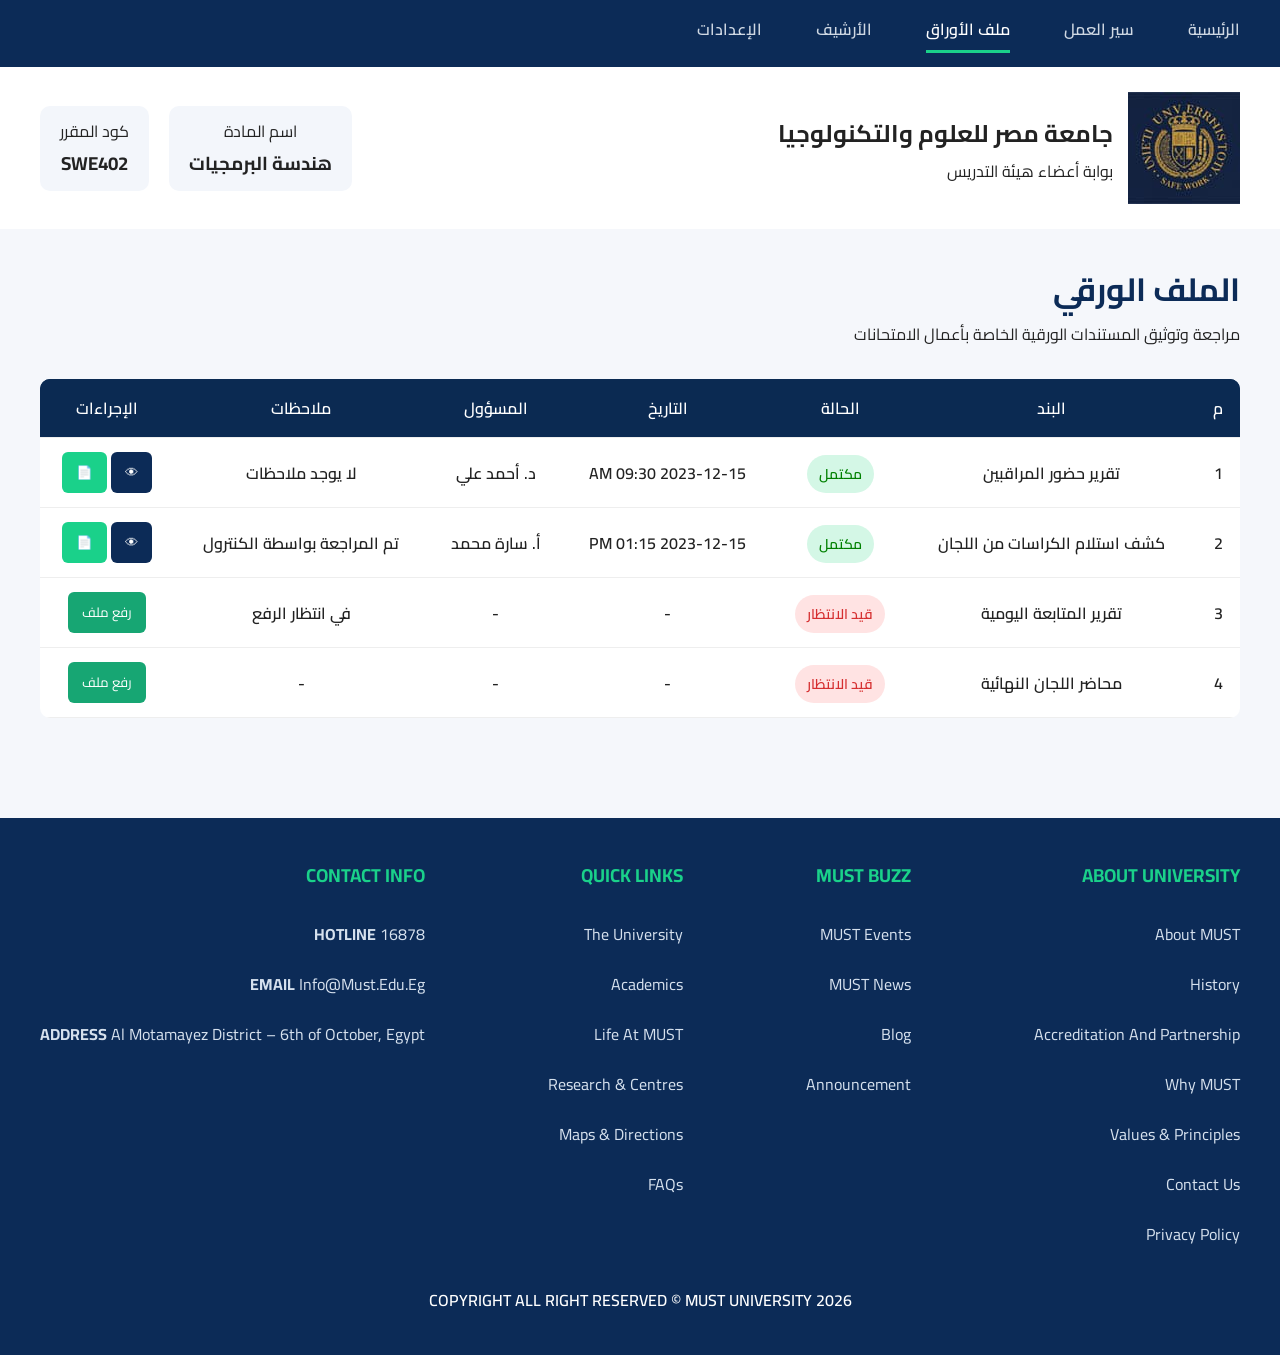
==== index.html @ 2efad7d1 "first commit" ====
<!DOCTYPE html>
<html lang="ar" dir="rtl">
<head>
    <meta charset="UTF-8" />
    <meta name="viewport" content="width=device-width, initial-scale=1.0"/>
    <title>الملف الورقي</title>
    <link rel="stylesheet" href="style.css"/>
    <link href="https://fonts.googleapis.com/css2?family=Cairo:wght@400;600;700&display=swap" rel="stylesheet">
</head>
<body>

<!-- Top Navbar -->
<div class="navbar">
    <div class="nav-links">
        <a href="main.html">الرئيسية</a>
        <a href="workflow.html">سير العمل</a>
        <a class="active" href="#">ملف الأوراق</a>
        <a href="#">الأرشيف</a>
        <a href="profile.html">الإعدادات</a>
    </div>
</div>

<!-- Header -->
<div class="header">
    <div class="logo-area">
        <img src="images/logo.jpg" alt="logo">
        <div>
            <h2>جامعة مصر للعلوم والتكنولوجيا</h2>
            <p>بوابة أعضاء هيئة التدريس</p>
        </div>
    </div>

    <div class="subject-info">
        <div class="card">
            <span>اسم المادة</span>
            <h3>هندسة البرمجيات</h3>
        </div>
        <div class="card">
            <span>كود المقرر</span>
            <h3>SWE402</h3>
        </div>
    </div>
</div>

<!-- Page Title -->
<div class="page-title">
    <h1>الملف الورقي</h1>
    <p>مراجعة وتوثيق المستندات الورقية الخاصة بأعمال الامتحانات</p>
</div>

<!-- Table -->
<div class="table-container">
<table>
    <thead class="file-bar">
        <tr>
            <th>م</th>
            <th>البند</th>
            <th>الحالة</th>
            <th>التاريخ</th>
            <th>المسؤول</th>
            <th>ملاحظات</th>
            <th>الإجراءات</th>
        </tr>
    </thead>
    <tbody>
        <tr>
            <td>1</td>
            <td>تقرير حضور المراقبين</td>
            <td><span class="status done">مكتمل</span></td>
            <td>2023-12-15 09:30 AM</td>
            <td>د. أحمد علي</td>
            <td>لا يوجد ملاحظات</td>
            <td class="actions">
                <button class="view">👁</button>
                <button class="file">📄</button>
            </td>
        </tr>

        <tr>
            <td>2</td>
            <td>كشف استلام الكراسات من اللجان</td>
            <td><span class="status done">مكتمل</span></td>
            <td>2023-12-15 01:15 PM</td>
            <td>أ. سارة محمد</td>
            <td>تم المراجعة بواسطة الكنترول</td>
            <td class="actions">
                <button class="view">👁</button>
                <button class="file">📄</button>
            </td>
        </tr>

        <tr>
            <td>3</td>
            <td>تقرير المتابعة اليومية</td>
            <td><span class="status wait">قيد الانتظار</span></td>
            <td>-</td>
            <td>-</td>
            <td>في انتظار الرفع</td>
            <td class="actions">
                <button class="upload">رفع ملف</button>
            </td>
        </tr>

        <tr>
            <td>4</td>
            <td>محاضر اللجان النهائية</td>
            <td><span class="status wait">قيد الانتظار</span></td>
            <td>-</td>
            <td>-</td>
            <td>-</td>
            <td class="actions">
                <button class="upload">رفع ملف</button>
            </td>
        </tr>
    </tbody>
</table>
</div>

<!-- Footer مطابق للصورة -->
<footer>
    <div class="footer-cols">
        <div>
            <h3>ABOUT UNIVERSITY</h3>
            <p>About MUST</p>
            <p>History</p>
            <p>Accreditation And Partnership</p>
            <p>Why MUST</p>
            <p>Values & Principles</p>
            <p>Contact Us</p>
            <p>Privacy Policy</p>
        </div>

        <div>
            <h3>MUST BUZZ</h3>
            <p>MUST Events</p>
            <p>MUST News</p>
            <p>Blog</p>
            <p>Announcement</p>
        </div>

        <div>
            <h3>QUICK LINKS</h3>
            <p>The University</p>
            <p>Academics</p>
            <p>Life At MUST</p>
            <p>Research & Centres</p>
            <p>Maps & Directions</p>
            <p>FAQs</p>
        </div>

        <div>
            <h3>CONTACT INFO</h3>
            <p><strong>HOTLINE</strong> 16878</p>
            <p><strong>EMAIL</strong> Info@Must.Edu.Eg</p>
            <p><strong>ADDRESS</strong> Al Motamayez District – 6th of October, Egypt</p>
        </div>
    </div>

    <div class="copyright">
        COPYRIGHT ALL RIGHT RESERVED © MUST UNIVERSITY 2026
    </div>
</footer>

</body>
</html>
---- style.css ----
*{
    margin:0;
    padding:0;
    box-sizing:border-box;
    font-family:'Cairo', sans-serif;
}

body{
    background:#f4f7fb;
}

.topbar{
    background:#0c2b57;
    padding:12px 40px;
}

.nav-links{
    display:flex;
    gap:30px;
    justify-content:flex-end;
}

.nav-links a{
    color:#fff;
    text-decoration:none;
    font-weight:600;
}

.nav-links .active{
    color:#1ad18a;
}

.header{
    background:white;
    padding:25px 40px;
    display:flex;
    justify-content:space-between;
    align-items:center;
}

.logo-area{
    display:flex;
    gap:15px;
    align-items:center;
}

.subject-info{
    display:flex;
    gap:20px;
}

.card{
    background:#f3f6fb;
    padding:10px 20px;
    border-radius:10px;
    text-align:center;
}

.page-title{
    padding:30px 40px 10px;
}

.page-title h1{
    color:#0c2b57;
}

.table-container{
    padding:20px 40px;
}

table{
    width:100%;
    border-collapse:collapse;
    background:white;
    border-radius:12px;
    overflow:hidden;
}

thead{
    background:#0c2b57;
    color:white;
}

th, td{
    padding:15px;
    text-align:center;
    border-bottom:1px solid #eee;
}

.status{
    padding:6px 12px;
    border-radius:20px;
    font-size:14px;
}

.done{
    background:#d4f7e6;
    color:#0f9d58;
}

.wait{
    background:#ffe3e3;
    color:#d63031;
}

.actions button{
    border:none;
    padding:8px 14px;
    border-radius:6px;
    cursor:pointer;
}

.view{background:#0c2b57;color:white;}
.file{background:#1ad18a;color:white;}
.upload{background:#17a673;color:white;}

footer{
    margin-top:60px;
    background:#0c2b57;
    color:white;
    padding:40px;
}

.footer-cols{
    display:flex;
    justify-content:space-between;
    margin-bottom:30px;
}

.footer-cols div{
    display:flex;
    flex-direction:column;
    gap:8px;
}

footer h3{
    color:#1ad18a;
}

copyright{
    text-align:center;
}


*{
    margin:0;
    padding:0;
    box-sizing:border-box;
    font-family:'Cairo', sans-serif;
}

body{
    background:#f5f7fb;
}

/* Navbar */
.navbar{
    background:#0c2b57;
    color:white;
    padding:15px 40px;
    display:flex;
    justify-content:space-between;
}

.nav-links{
    display:flex;
    gap:30px;
}

/* Hero */
.hero{
    position:relative;
    height:380px;
    overflow:hidden;
    color:white;
}

.hero-img{
    position:absolute;
    width:100%;
    height:100%;
    object-fit:cover;
}

.overlay{
    position:absolute;
    inset:0;
    background:rgba(12,43,87,0.8);
}

.hero-content{
    position:relative;
    padding:80px 60px;
    max-width:600px;
}

.hero h1{
    font-size:60px;
    font-weight:800;
}

.hero button{
    margin-top:20px;
    padding:12px 25px;
    background:#1ad18a;
    border:none;
    border-radius:8px;
    color:white;
}

/* Stats */
.stats{
    display:flex;
    gap:20px;
    padding:30px 40px;
}

.status-card{
    background:#0c2b57;
    color:white;
    padding:25px;
    border-radius:12px;
    flex:1;
}

.stat-card{
    background:white;
    padding:25px;
    border-radius:12px;
    flex:1;
}

/* Quick */
.quick{
    padding:20px 40px;
}

.quick-grid{
    display:flex;
    gap:20px;
}

/* Info */
.info{
    display:flex;
    gap:30px;
    padding:40px;
}

.image-box{
    flex:1;
    position:relative;
}

.image-box img{
    width:100%;
    border-radius:14px;
}

.caption{
    position:absolute;
    bottom:15px;
    right:15px;
    color:white;
    background:rgba(0,0,0,0.4);
    padding:8px 15px;
    border-radius:6px;
}

/* Footer */
footer{
    margin-top:60px;
    background:#0c2b57;
    color:white;
    padding:40px;
}

.footer-cols{
    display:flex;
    justify-content:space-between;
}

*{
    margin:0;
    padding:0;
    box-sizing:border-box;
    font-family:'Cairo', sans-serif;
}

body{
    background:#f5f7fb;
    color:#222;
}

/* Navbar */
.navbar{
    background:#0c2b57;
    color:#fff;
    padding:14px 40px;
    display:flex;
    justify-content:space-between;
    align-items:center;
}

.nav-links a{
    color:#cfd8e3;
    margin-left:24px;
    text-decoration:none;
    font-weight:600;
}

.nav-links a.active{
    color:#fff;
    border-bottom:3px solid #1ad18a;
    padding-bottom:6px;
}

.user{
    display:flex;
    align-items:center;
    gap:8px;
    font-weight:600;
}

/* Header Actions */
.header-actions{
    display:flex;
    gap:16px;
    padding:30px 40px 10px;
    align-items:center;
}

.btn{
    padding:12px 20px;
    border-radius:8px;
    border:none;
    font-weight:700;
    cursor:pointer;
}

.btn.primary{
    background:#0c2b57;
    color:#fff;
}

.btn.outline{
    border:2px solid #0c2b57;
    background:#fff;
    color:#0c2b57;
}

.course-select{
    margin-right:auto;
    background:#fff;
    padding:12px 18px;
    border-radius:8px;
    border:1px solid #ddd;
    font-weight:600;
    display:flex;
    align-items:center;
    gap:8px;
}

/* Info Cards */
.info-cards{
    display:flex;
    gap:20px;
    padding:20px 40px;
}

.info-card{
    background:#fff;
    padding:18px;
    border-radius:10px;
    flex:1;
    box-shadow:0 2px 6px rgba(0,0,0,0.06);
    font-weight:600;
    display:flex;
    align-items:center;
    gap:10px;
}

/* Table Section */
.table-section{
    padding:30px 40px;
}

.table-section h2{
    margin-bottom:18px;
    color:#0c2b57;
    display:flex;
    align-items:center;
    gap:8px;
}

table{
    width:100%;
    border-collapse:collapse;
    background:#fff;
    border-radius:10px;
    overflow:hidden;
}

th, td{
    padding:14px;
    text-align:center;
    border-bottom:1px solid #eee;
    font-weight:600;
}

th{
    background:#0c2b53f8;
}

.done{
    color:green;
}

.progress{
    color:#f0a500;
}

.pending{
    color:#999;
}

/* Action buttons */
.edit, .save, .lock{
    border:none;
    padding:8px 14px;
    border-radius:6px;
    font-weight:700;
    cursor:pointer;
}

.edit{
    background:#eef2ff;
    color:#0c2b57;
}

.save{
    background:#0c2b57;
    color:#fff;
}

.lock{
    background:#eee;
    color:#333;
}

/* Footer */
footer{
    margin-top:40px;
    background:#0c2b57;
    color:#fff;
    padding:40px;
}

.footer-cols{
    display:flex;
    justify-content:space-between;
    gap:40px;
}

footer h3{
    color:#1ad18a;
    margin-bottom:12px;
}

footer p{
    margin:6px 0;
    color:#d6e1ee;
}

.copyright{
    text-align:center;
    margin-top:30px;
    font-weight:600;
} 
 .file-bar{
    background:#0c2b57; 
    color: #fff;;       /* الكتابة أسود */
    padding:10px 20px;
    border-radius:6px;
    text-align:center;
}
/* ===== HOME PAGE EXACT STYLE ===== */

/* Hero Section */
.hero {
    position: relative;
    height: 420px;
    overflow: hidden;
    color: white;
}

.hero-img {
    position: absolute;
    width: 100%;
    height: 100%;
    object-fit: cover;
}

.overlay {
    position: absolute;
    inset: 0;
    background: rgba(12, 43, 87, 0.8);
}

.hero-content {
    position: relative;
    padding: 100px 80px;
    max-width: 600px;
    text-align: right;
}

.hero h1 {
    font-size: 70px;
    font-weight: 800;
    margin-bottom: 10px;
}

.hero p {
    font-size: 18px;
    line-height: 1.8;
    color: #dbe6f5;
}

.hero button {
    margin-top: 20px;
    padding: 12px 25px;
    background: #1ad18a;
    border: none;
    border-radius: 8px;
    color: white;
    font-weight: 700;
    display: flex;
    align-items: center;
    gap: 8px;
    cursor: pointer;
}

/* Add green dot in button (if needed) */
.hero button .dot {
    width: 8px;
    height: 8px;
    background: #0f9d58;
    border-radius: 50%;
    display: inline-block;
}

/* Stats Section */
.stats {
    display: flex;
    gap: 20px;
    padding: 30px 40px;
    margin-top: -60px; /* pull up above hero */
    position: relative;
    z-index: 2;
}

.status-card {
    background: #0c2b57;
    color: white;
    padding: 30px;
    border-radius: 16px;
    flex: 1;
}

.stat-card {
    background: white;
    padding: 25px;
    border-radius: 16px;
    flex: 1;
    display: flex;
    align-items: center;
    gap: 15px;
    font-weight: 600;
}

.stat-card .icon {
    background: #eef2ff;
    padding: 12px;
    border-radius: 10px;
    font-size: 18px;
}

/* Quick Access Section */
.quick {
    padding: 20px 40px;
}

.quick h2 {
    margin-bottom: 15px;
    color: #0c2b57;
    font-size: 24px;
}

.quick-grid {
    display: flex;
    gap: 20px;
}

.quick-card {
    background: #fff;
    flex: 1;
    padding: 25px;
    border-radius: 14px;
    text-align: center;
    font-weight: 700;
    box-shadow: 0 2px 8px rgba(0,0,0,0.05);
    transition: 0.3s;
    display: flex;
    flex-direction: column;
    align-items: center;
    justify-content: center;
    gap: 8px;
    cursor: pointer;
}

.quick-card:hover {
    transform: translateY(-5px);
}

/* Optional icon above quick card */
.quick-card .icon {
    font-size: 24px;
}

/* Info Section */
.info {
    display: flex;
    gap: 30px;
    padding: 40px;
    align-items: center;
}

.text h2 {
    font-size: 32px;
    color: #0c2b57;
    margin-bottom: 10px;
}

.text p {
    line-height: 1.8;
    color: #555;
    margin-bottom: 20px;
}

.info-cards {
    display: flex;
    gap: 20px;
}

.info-card {
    background: #fff;
    padding: 18px;
    border-radius: 10px;
    flex: 1;
    box-shadow: 0 2px 6px rgba(0,0,0,0.06);
    display: flex;
    align-items: center;
    justify-content: center;
    font-weight: 600;
    gap: 10px;
    border-right: 4px solid #1ad18a;
}

/* Image Box */
.image-box {
    flex: 1;
    position: relative;
}

.image-box img {
    width: 100%;
    height: 300px;
    object-fit: cover;
    border-radius: 14px;
}

.caption {
    position: absolute;
    bottom: 15px;
    right: 15px;
    color: white;
    background: rgba(0,0,0,0.4);
    padding: 8px 15px;
    border-radius: 6px;
    font-size: 14px;
}

/* Footer adjustments (if needed) */
footer {
    margin-top: 80px;
}
.footer-cols {
    display: flex;
    justify-content: space-between;
    gap: 40px;
}
footer h3 {
    color: #1ad18a;
    margin-bottom: 12px;
}
footer p {
    margin: 6px 0;
    color: #d6e1ee;
}
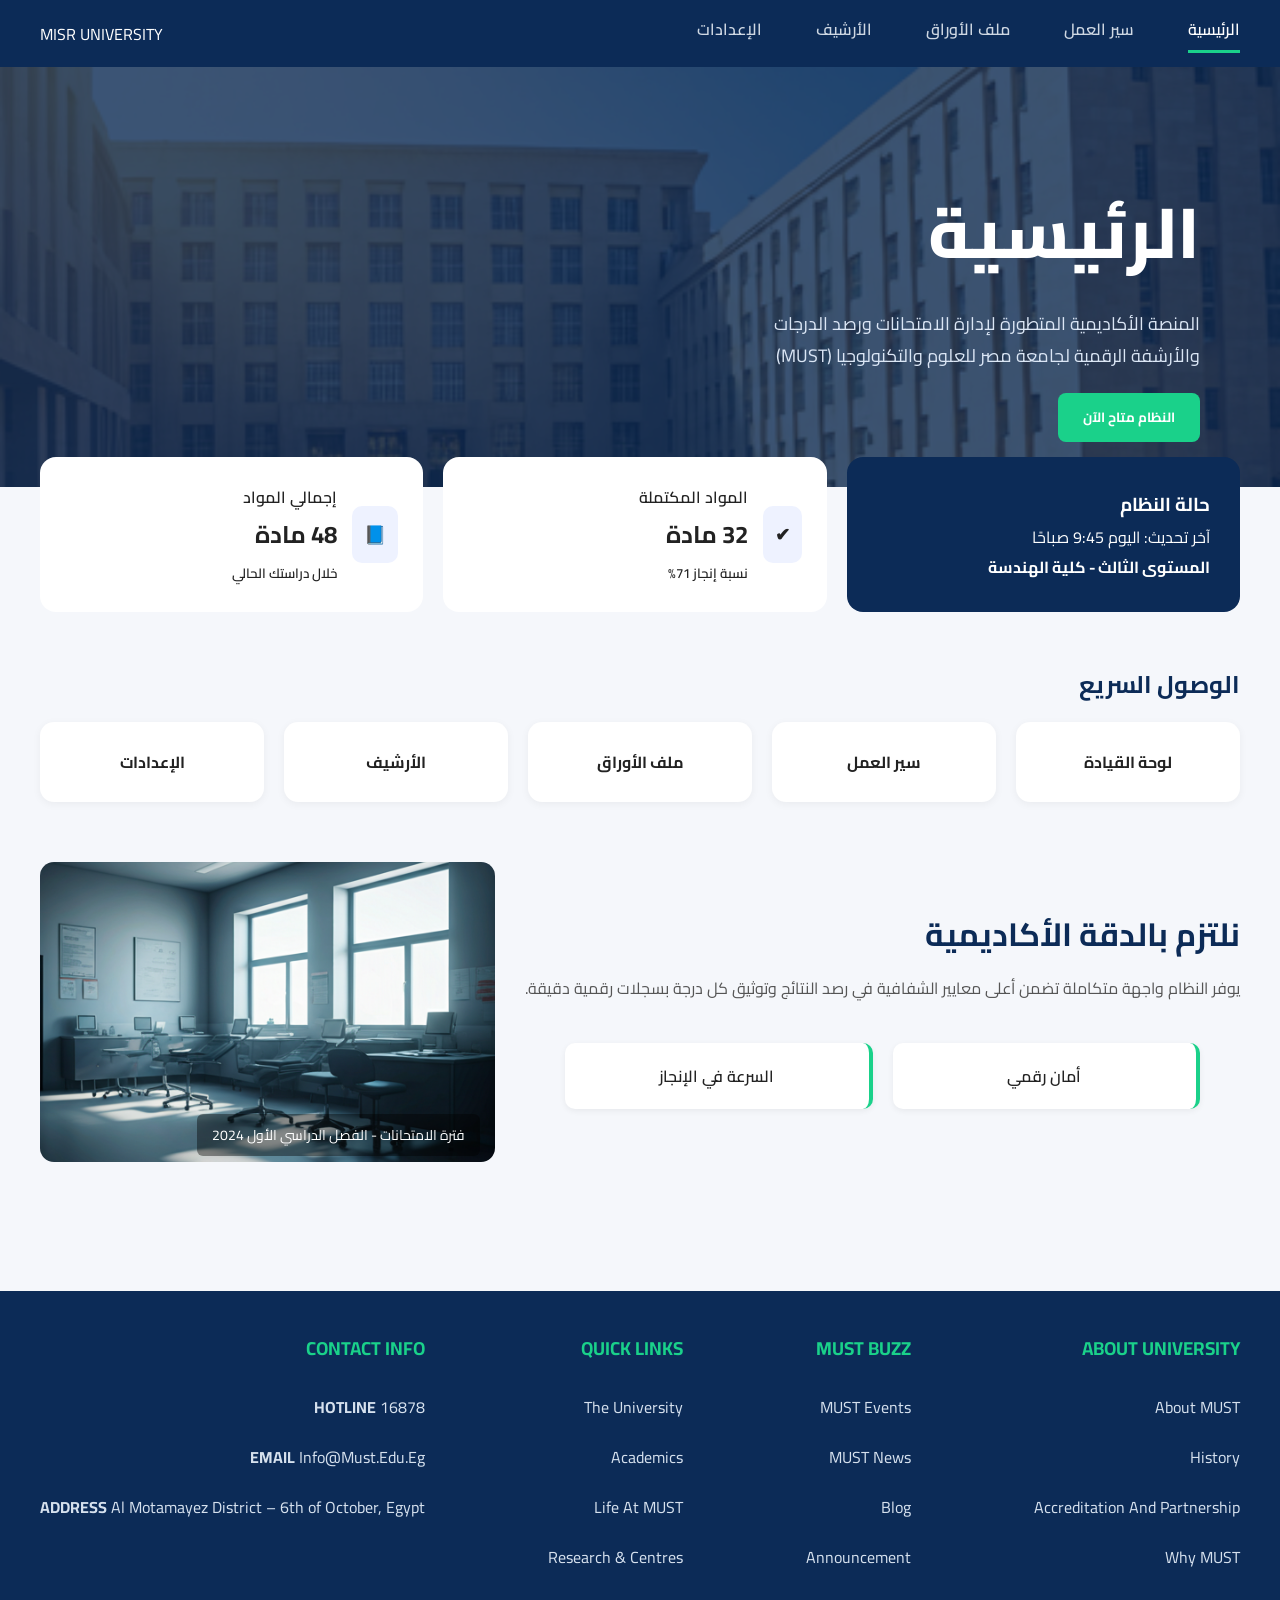
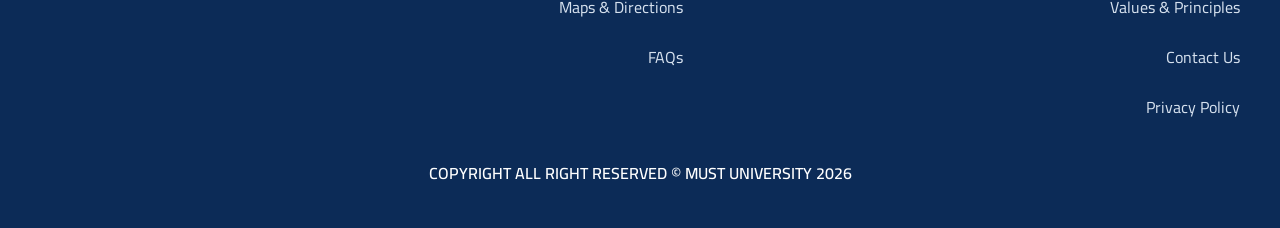
==== commit c3228c5f: "first deploy on vercel" ====
--- a/index.html
+++ b/index.html
@@ -3,118 +3,97 @@
 <head>
     <meta charset="UTF-8" />
     <meta name="viewport" content="width=device-width, initial-scale=1.0"/>
-    <title>الملف الورقي</title>
+    <title>الرئيسية</title>
     <link rel="stylesheet" href="style.css"/>
-    <link href="https://fonts.googleapis.com/css2?family=Cairo:wght@400;600;700&display=swap" rel="stylesheet">
+    <link href="https://fonts.googleapis.com/css2?family=Cairo:wght@400;600;700;800&display=swap" rel="stylesheet">
 </head>
 <body>
 
-<!-- Top Navbar -->
-<div class="navbar">
+<!-- Navbar -->
+<nav class="navbar">
     <div class="nav-links">
-        <a href="main.html">الرئيسية</a>
+        <a class="active" href="index.html">الرئيسية</a>
         <a href="workflow.html">سير العمل</a>
-        <a class="active" href="#">ملف الأوراق</a>
+        <a href="pepar.html">ملف الأوراق</a>
         <a href="#">الأرشيف</a>
         <a href="profile.html">الإعدادات</a>
     </div>
-</div>
+    <div class="logo">MISR UNIVERSITY</div>
+</nav>
 
-<!-- Header -->
-<div class="header">
-    <div class="logo-area">
-        <img src="images/logo.jpg" alt="logo">
+<!-- Hero -->
+<section class="hero">
+    <img src="images/hero.png" class="hero-img" alt="">
+    <div class="overlay"></div>
+    <div class="hero-content">
+        <h1>الرئيسية</h1>
+        <p>
+            المنصة الأكاديمية المتطورة لإدارة الامتحانات ورصد الدرجات
+            والأرشفة الرقمية لجامعة مصر للعلوم والتكنولوجيا (MUST)
+        </p>
+        <button>النظام متاح الآن</button>
+    </div>
+</section>
+
+<!-- Stats -->
+<section class="stats">
+    <div class="status-card">
+        <h3>حالة النظام</h3>
+        <p>آخر تحديث: اليوم 9:45 صباحًا</p>
+        <strong>المستوى الثالث - كلية الهندسة</strong>
+    </div>
+
+    <div class="stat-card">
+        <div class="icon">✔</div>
         <div>
-            <h2>جامعة مصر للعلوم والتكنولوجيا</h2>
-            <p>بوابة أعضاء هيئة التدريس</p>
+            <span>المواد المكتملة</span>
+            <h2>32 مادة</h2>
+            <small>نسبة إنجاز 71%</small>
         </div>
     </div>
 
-    <div class="subject-info">
-        <div class="card">
-            <span>اسم المادة</span>
-            <h3>هندسة البرمجيات</h3>
-        </div>
-        <div class="card">
-            <span>كود المقرر</span>
-            <h3>SWE402</h3>
+    <div class="stat-card">
+        <div class="icon">📘</div>
+        <div>
+            <span>إجمالي المواد</span>
+            <h2>48 مادة</h2>
+            <small>خلال دراستك الحالي</small>
         </div>
     </div>
-</div>
+</section>
 
-<!-- Page Title -->
-<div class="page-title">
-    <h1>الملف الورقي</h1>
-    <p>مراجعة وتوثيق المستندات الورقية الخاصة بأعمال الامتحانات</p>
-</div>
+<!-- Quick Access -->
+<section class="quick">
+    <h2>الوصول السريع</h2>
+    <div class="quick-grid">
+        <div class="quick-card">لوحة القيادة</div>
+        <div class="quick-card">سير العمل</div>
+        <div class="quick-card">ملف الأوراق</div>
+        <div class="quick-card">الأرشيف</div>
+        <div class="quick-card">الإعدادات</div>
+    </div>
+</section>
 
-<!-- Table -->
-<div class="table-container">
-<table>
-    <thead class="file-bar">
-        <tr>
-            <th>م</th>
-            <th>البند</th>
-            <th>الحالة</th>
-            <th>التاريخ</th>
-            <th>المسؤول</th>
-            <th>ملاحظات</th>
-            <th>الإجراءات</th>
-        </tr>
-    </thead>
-    <tbody>
-        <tr>
-            <td>1</td>
-            <td>تقرير حضور المراقبين</td>
-            <td><span class="status done">مكتمل</span></td>
-            <td>2023-12-15 09:30 AM</td>
-            <td>د. أحمد علي</td>
-            <td>لا يوجد ملاحظات</td>
-            <td class="actions">
-                <button class="view">👁</button>
-                <button class="file">📄</button>
-            </td>
-        </tr>
+<!-- Info -->
+<section class="info">
+    <div class="text">
+        <h2>نلتزم بالدقة الأكاديمية</h2>
+        <p>
+            يوفر النظام واجهة متكاملة تضمن أعلى معايير الشفافية
+            في رصد النتائج وتوثيق كل درجة بسجلات رقمية دقيقة.
+        </p>
 
-        <tr>
-            <td>2</td>
-            <td>كشف استلام الكراسات من اللجان</td>
-            <td><span class="status done">مكتمل</span></td>
-            <td>2023-12-15 01:15 PM</td>
-            <td>أ. سارة محمد</td>
-            <td>تم المراجعة بواسطة الكنترول</td>
-            <td class="actions">
-                <button class="view">👁</button>
-                <button class="file">📄</button>
-            </td>
-        </tr>
+        <div class="info-cards">
+            <div class="info-card">أمان رقمي</div>
+            <div class="info-card">السرعة في الإنجاز</div>
+        </div>
+    </div>
 
-        <tr>
-            <td>3</td>
-            <td>تقرير المتابعة اليومية</td>
-            <td><span class="status wait">قيد الانتظار</span></td>
-            <td>-</td>
-            <td>-</td>
-            <td>في انتظار الرفع</td>
-            <td class="actions">
-                <button class="upload">رفع ملف</button>
-            </td>
-        </tr>
-
-        <tr>
-            <td>4</td>
-            <td>محاضر اللجان النهائية</td>
-            <td><span class="status wait">قيد الانتظار</span></td>
-            <td>-</td>
-            <td>-</td>
-            <td>-</td>
-            <td class="actions">
-                <button class="upload">رفع ملف</button>
-            </td>
-        </tr>
-    </tbody>
-</table>
-</div>
+    <div class="image-box">
+        <img src="images/room.png" alt="">
+        <div class="caption">فترة الامتحانات - الفصل الدراسي الأول 2024</div>
+    </div>
+</section>
 
 <!-- Footer مطابق للصورة -->
 <footer>
